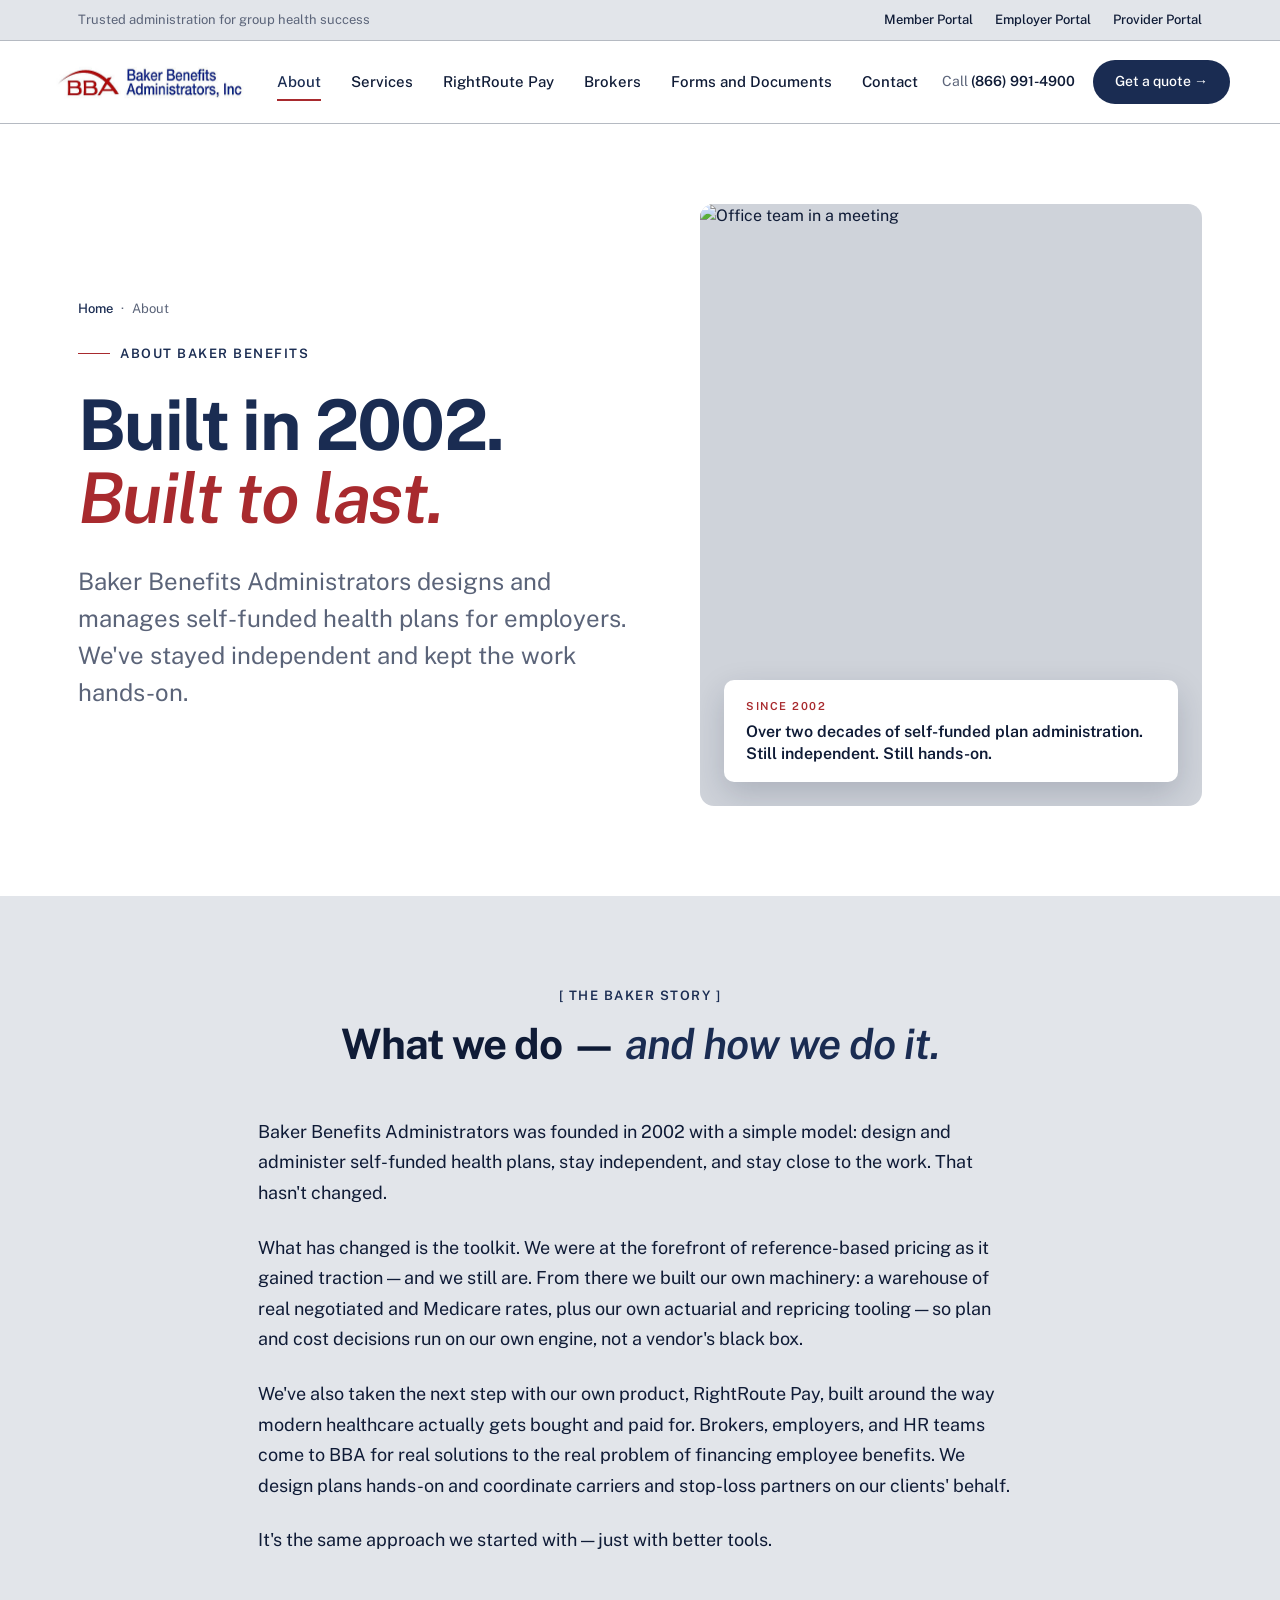
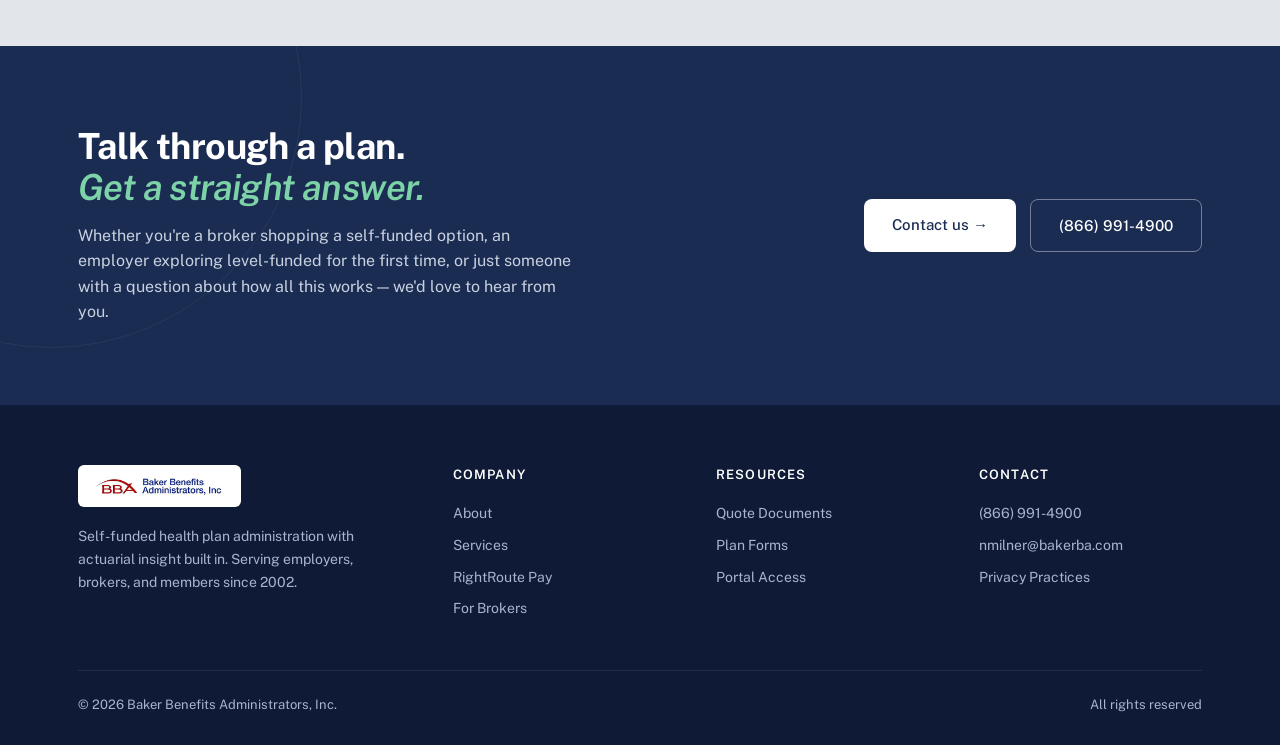
==== about/index.html @ 515b135e "Preview build of bakerba.com (throwaway)" ====
<!DOCTYPE html><html lang="en"> <head><meta charset="UTF-8"><meta name="viewport" content="width=device-width, initial-scale=1"><title>About — Baker Benefits Administrators</title><meta name="description" content="Self-funded health plan administration with actuarial insight built in."><link rel="canonical" href="https://www.bakerba.com/about/"><link rel="icon" type="image/svg+xml" href="/favicon.svg"><meta property="og:type" content="website"><meta property="og:site_name" content="Baker Benefits Administrators"><meta property="og:title" content="About — Baker Benefits Administrators"><meta property="og:description" content="Self-funded health plan administration with actuarial insight built in."><meta property="og:url" content="https://www.bakerba.com/about/"><meta property="og:image" content="https://www.bakerba.com/bba-logo.jpg"><meta name="twitter:card" content="summary"><meta name="twitter:title" content="About — Baker Benefits Administrators"><meta name="twitter:description" content="Self-funded health plan administration with actuarial insight built in."><meta name="twitter:image" content="https://www.bakerba.com/bba-logo.jpg"><link rel="preconnect" href="https://fonts.googleapis.com"><link rel="preconnect" href="https://fonts.gstatic.com" crossorigin><link href="https://fonts.googleapis.com/css2?family=Public+Sans:wght@400;500;600;700&display=swap" rel="stylesheet"><style>:root{--navy:#1A2C52;--navy-deep:#0F1B36;--navy-soft:#3B4F7C;--navy-tint:#E8ECF4;--red:#A82A2E;--green:#1F7A4A;--green-deep:#155434;--green-soft:#E8F2EC;--green-light:#7DD2A8;--paper:#FFFFFF;--gray-50:#E2E5EA;--gray-100:#CFD3DA;--line:#B5BAC2;--line-strong:#CDD4DF;--ink:#0F1B36;--ink-soft:#5B6479;--ink-muted:#8593AE;--radius:14px}*{box-sizing:border-box;margin:0;padding:0}html{scroll-behavior:smooth}body{font-family:Public Sans,Helvetica Neue,Arial,sans-serif;background:var(--paper);color:var(--ink);line-height:1.55;-webkit-font-smoothing:antialiased}.container{max-width:1180px;margin:0 auto;padding:0 28px}a{color:inherit;text-decoration:none}img{display:block;max-width:100%}.util{position:sticky;top:0;z-index:51;background:var(--gray-50);color:var(--ink-soft);font-size:13px;padding:10px 0;border-bottom:1px solid var(--line)}.util-row{display:flex;justify-content:space-between;align-items:center;flex-wrap:wrap;gap:8px}.util-portals{display:flex;gap:22px}.util-portals a{color:var(--ink);font-weight:500}.util-portals a:hover{color:var(--navy)}header.site{background:var(--paper);border-bottom:1px solid var(--line);position:sticky;top:41px;z-index:50}.nav{display:flex;align-items:center;justify-content:space-between;padding:18px 0;gap:24px}.brand{display:flex;align-items:center;gap:12px}.brand img{height:46px;width:auto;mix-blend-mode:multiply}nav.primary{display:flex;gap:30px}nav.primary a{font-size:15px;color:var(--ink);font-weight:500;white-space:nowrap;padding:6px 0;border-bottom:2px solid transparent;transition:border-color .2s,color .2s}nav.primary a:hover{color:var(--navy);border-bottom-color:var(--red)}nav.primary a.active{color:var(--navy);border-bottom-color:var(--red)}.header-right{display:flex;align-items:center;gap:18px}.call-us{font-size:14px;color:var(--ink-soft);white-space:nowrap}.call-us strong{color:var(--ink);font-weight:600}.cta-pill{background:var(--navy);color:#fff;padding:11px 22px;border-radius:999px;font-size:14px;font-weight:500;transition:background .2s;white-space:nowrap}.cta-pill:hover{background:var(--navy-deep)}.nav-toggle{display:none;background:none;border:0;cursor:pointer;padding:10px;margin-left:6px}.nav-toggle span{display:block;width:22px;height:2px;background:var(--ink);margin:4px 0;border-radius:2px;transition:.2s}footer{background:var(--navy-deep);color:#a8b5cc;padding:60px 0 30px}.ft-grid{display:grid;grid-template-columns:1.5fr 1fr 1fr 1fr;gap:40px;margin-bottom:40px}.ft-brand{margin-bottom:18px}.ft-brand img{height:42px;background:#fff;padding:8px 12px;border-radius:6px}footer p{font-size:14px;line-height:1.65;max-width:34ch}footer h4{color:#fff;font-size:13px;font-weight:600;text-transform:uppercase;letter-spacing:1.2px;margin-bottom:18px}footer a{display:block;font-size:14px;color:#a8b5cc;margin-bottom:10px;transition:color .2s}footer a:hover{color:#fff}.ft-bot{display:flex;justify-content:space-between;padding-top:24px;border-top:1px solid rgba(255,255,255,.08);font-size:13px}@media(max-width:900px){.util-portals{display:none}.ft-grid{grid-template-columns:1fr 1fr;gap:30px}.call-us{display:none}.nav-toggle{display:block}header.site{position:relative}nav.primary{display:none;position:absolute;top:100%;left:0;right:0;flex-direction:column;gap:0;background:#fff;border-top:1px solid var(--line);box-shadow:0 12px 24px #0f1b361a;padding:6px 0;z-index:60}header.site.nav-open nav.primary{display:flex}nav.primary a{padding:14px 22px;border-bottom:0!important}nav.primary a.active,nav.primary a:hover{background:var(--paper);border-bottom:0!important}}
</style>
<link rel="stylesheet" href="/_astro/about.B-OkZo0P.css"></head> <body> <!-- ============ UTILITY BAR ============ --> <div class="util"> <div class="container util-row"> <div>Trusted administration for group health success</div> <div class="util-portals"> <a href="https://secure.healthx.com/bakerbenefits.member" target="_blank" rel="noopener noreferrer">Member Portal</a> <a href="https://secure.healthx.com/bakerbenefits.employer" target="_blank" rel="noopener noreferrer">Employer Portal</a> <a href="https://secure.healthx.com/bakerbenefits.provider" target="_blank" rel="noopener noreferrer">Provider Portal</a> </div> </div> </div> <!-- ============ HEADER ============ --> <header class="site"> <div class="container nav"> <a href="/" class="brand"> <img src="/bba-logo.jpg" alt="Baker Benefits Administrators"> </a> <nav class="primary" id="primary-nav"> <a href="#" class="active">About</a><a href="/services">Services</a><a href="/rightroute">RightRoute Pay</a><a href="/brokers">Brokers</a><a href="/forms">Forms and Documents</a><a href="/contact">Contact</a> </nav> <div class="header-right"> <span class="call-us">Call <strong>(866) 991-4900</strong></span> <a href="/quote" class="cta-pill">Get a quote →</a> </div> <button class="nav-toggle" aria-label="Open menu" aria-expanded="false" aria-controls="primary-nav"> <span></span><span></span><span></span> </button> </div> </header>   <section class="hero" data-astro-cid-kh7btl4r> <div class="container hero-grid" data-astro-cid-kh7btl4r> <div data-astro-cid-kh7btl4r> <div class="breadcrumb" data-astro-cid-kh7btl4r> <a href="/" data-astro-cid-kh7btl4r>Home</a> <span data-astro-cid-kh7btl4r>·</span> <span data-astro-cid-kh7btl4r>About</span> </div> <div class="eyebrow" data-astro-cid-kh7btl4r><span class="dash" data-astro-cid-kh7btl4r></span>About Baker Benefits</div> <h1 class="headline" data-astro-cid-kh7btl4r> <span style="color:var(--navy)" data-astro-cid-kh7btl4r>Built in 2002.</span><br data-astro-cid-kh7btl4r> <em style="color:var(--red);font-style:italic;font-weight:600" data-astro-cid-kh7btl4r>Built to last.</em> </h1> <p class="lede" data-astro-cid-kh7btl4r>
Baker Benefits Administrators designs and manages self-funded health plans for employers. We've stayed independent and kept the work hands-on.
</p> </div> <div class="hero-media" data-astro-cid-kh7btl4r> <img src="https://images.unsplash.com/photo-1542744173-8e7e53415bb0?w=900&q=80" alt="Office team in a meeting" data-astro-cid-kh7btl4r> <div class="hero-badge" data-astro-cid-kh7btl4r> <div class="label" data-astro-cid-kh7btl4r>Since 2002</div> <h4 data-astro-cid-kh7btl4r>Over two decades of self-funded plan administration. Still independent. Still hands-on.</h4> </div> </div> </div> </section>  <section class="story" data-astro-cid-kh7btl4r> <div class="narrow" data-astro-cid-kh7btl4r> <div class="story-label" data-astro-cid-kh7btl4r>[ The Baker story ]</div> <h2 data-astro-cid-kh7btl4r>What we do — <em data-astro-cid-kh7btl4r>and how we do it.</em></h2> <p data-astro-cid-kh7btl4r>Baker Benefits Administrators was founded in 2002 with a simple model: design and administer self-funded health plans, stay independent, and stay close to the work. That hasn't changed.</p> <p data-astro-cid-kh7btl4r>What has changed is the toolkit. We were at the forefront of reference-based pricing as it gained traction — and we still are. From there we built our own machinery: a warehouse of real negotiated and Medicare rates, plus our own actuarial and repricing tooling — so plan and cost decisions run on our own engine, not a vendor's black box.</p> <p data-astro-cid-kh7btl4r>We've also taken the next step with our own product, RightRoute Pay, built around the way modern healthcare actually gets bought and paid for. Brokers, employers, and HR teams come to BBA for real solutions to the real problem of financing employee benefits. We design plans hands-on and coordinate carriers and stop-loss partners on our clients' behalf.</p> <p data-astro-cid-kh7btl4r>It's the same approach we started with — just with better tools.</p> </div> </section>  <section class="cta" id="contact" data-astro-cid-kh7btl4r> <div class="container cta-grid" data-astro-cid-kh7btl4r> <div data-astro-cid-kh7btl4r> <h2 data-astro-cid-kh7btl4r>Talk through a plan.<br data-astro-cid-kh7btl4r><em data-astro-cid-kh7btl4r>Get a straight answer.</em></h2> <p data-astro-cid-kh7btl4r>Whether you're a broker shopping a self-funded option, an employer exploring level-funded for the first time, or just someone with a question about how all this works — we'd love to hear from you.</p> </div> <div class="cta-actions" data-astro-cid-kh7btl4r> <a href="/contact" class="btn-light" data-astro-cid-kh7btl4r>Contact us →</a> <a href="tel:8669914900" class="btn-outline-light" data-astro-cid-kh7btl4r>(866) 991-4900</a> </div> </div> </section>  <!-- ============ FOOTER ============ --> <footer> <div class="container"> <div class="ft-grid"> <div> <div class="ft-brand"> <img src="/bba-logo.jpg" alt="BBA"> </div> <p>Self-funded health plan administration with actuarial insight built in. Serving employers, brokers, and members since 2002.</p> </div> <div> <h4>Company</h4> <a href="#">About</a><a href="/services">Services</a><a href="/rightroute">RightRoute Pay</a><a href="/brokers">For Brokers</a> </div><div> <h4>Resources</h4> <a href="/forms#quote-docs">Quote Documents</a><a href="/forms#plan-forms">Plan Forms</a><a href="/forms#portals">Portal Access</a> </div><div> <h4>Contact</h4> <a href="tel:8669914900">(866) 991-4900</a><a href="mailto:nmilner@bakerba.com">nmilner@bakerba.com</a><a href="/privacy">Privacy Practices</a> </div> </div> <div class="ft-bot"> <div>© 2026 Baker Benefits Administrators, Inc.</div> <div>All rights reserved</div> </div> </div> </footer> <script>
  (function () {
    var btn = document.querySelector('.nav-toggle');
    var hdr = document.querySelector('header.site');
    if (!btn || !hdr) return;
    btn.addEventListener('click', function () {
      var open = hdr.classList.toggle('nav-open');
      btn.setAttribute('aria-expanded', open ? 'true' : 'false');
      btn.setAttribute('aria-label', open ? 'Close menu' : 'Open menu');
    });
    hdr.querySelectorAll('nav.primary a').forEach(function (a) {
      a.addEventListener('click', function () {
        hdr.classList.remove('nav-open');
        btn.setAttribute('aria-expanded', 'false');
      });
    });
  })();
</script> </body> </html>
---- _astro/about.B-OkZo0P.css ----
.narrow[data-astro-cid-kh7btl4r]{max-width:820px;margin:0 auto;padding:0 28px}.hero[data-astro-cid-kh7btl4r]{background:var(--paper);padding:80px 0 90px;overflow:hidden}.hero-grid[data-astro-cid-kh7btl4r]{display:grid;grid-template-columns:1.1fr 1fr;gap:70px;align-items:center}.breadcrumb[data-astro-cid-kh7btl4r]{font-size:13px;color:var(--ink-soft);margin-bottom:18px;display:flex;align-items:center;gap:8px}.breadcrumb[data-astro-cid-kh7btl4r] a[data-astro-cid-kh7btl4r]{color:var(--navy);font-weight:500}.breadcrumb[data-astro-cid-kh7btl4r] a[data-astro-cid-kh7btl4r]:hover{color:var(--red)}.eyebrow[data-astro-cid-kh7btl4r]{display:inline-flex;align-items:center;gap:10px;font-size:13px;letter-spacing:1.5px;text-transform:uppercase;color:var(--navy);font-weight:600;margin-bottom:24px}.eyebrow[data-astro-cid-kh7btl4r] .dash[data-astro-cid-kh7btl4r]{width:32px;height:1px;background:var(--red)}h1[data-astro-cid-kh7btl4r].headline{font-size:70px;line-height:1.05;font-weight:700;color:var(--ink);letter-spacing:-1.6px;margin-bottom:28px}h1[data-astro-cid-kh7btl4r].headline em[data-astro-cid-kh7btl4r]{font-style:italic;color:var(--navy);font-weight:600}.lede[data-astro-cid-kh7btl4r]{font-size:24px;color:var(--ink-soft);max-width:54ch;line-height:1.55}.hero-media[data-astro-cid-kh7btl4r]{position:relative;border-radius:var(--radius);overflow:hidden;aspect-ratio:5/6;background:var(--gray-100)}.hero-media[data-astro-cid-kh7btl4r] img[data-astro-cid-kh7btl4r]{width:100%;height:100%;object-fit:cover}.hero-badge[data-astro-cid-kh7btl4r]{position:absolute;bottom:24px;left:24px;right:24px;background:var(--paper);border-radius:10px;padding:18px 22px;box-shadow:0 12px 32px #0f1b362e}.hero-badge[data-astro-cid-kh7btl4r] .label[data-astro-cid-kh7btl4r]{font-size:11px;letter-spacing:1.5px;text-transform:uppercase;color:var(--red);font-weight:600;margin-bottom:6px}.hero-badge[data-astro-cid-kh7btl4r] h4[data-astro-cid-kh7btl4r]{font-size:16px;font-weight:600;color:var(--ink);line-height:1.35}.story[data-astro-cid-kh7btl4r]{padding:90px 0;background:var(--gray-50)}.story-label[data-astro-cid-kh7btl4r]{font-size:13px;letter-spacing:1.5px;text-transform:uppercase;color:var(--navy);font-weight:600;margin-bottom:14px;text-align:center}.story[data-astro-cid-kh7btl4r] h2[data-astro-cid-kh7btl4r]{font-size:42px;font-weight:700;color:var(--ink);letter-spacing:-1px;line-height:1.1;text-align:center;margin-bottom:50px}.story[data-astro-cid-kh7btl4r] h2[data-astro-cid-kh7btl4r] em[data-astro-cid-kh7btl4r]{font-style:italic;color:var(--navy);font-weight:600}.story[data-astro-cid-kh7btl4r] p[data-astro-cid-kh7btl4r]{font-size:18px;color:var(--ink);line-height:1.7;margin-bottom:24px}.story[data-astro-cid-kh7btl4r] p[data-astro-cid-kh7btl4r]:last-child{margin-bottom:0}.story-pull[data-astro-cid-kh7btl4r]{border-left:3px solid var(--red);padding:8px 0 8px 24px;margin:36px 0;font-style:italic;font-size:22px;color:var(--navy);font-weight:500;line-height:1.4;letter-spacing:-.3px}.approach[data-astro-cid-kh7btl4r]{padding:100px 0;background:var(--paper)}.sec-head[data-astro-cid-kh7btl4r]{margin-bottom:52px;max-width:680px}.sec-head[data-astro-cid-kh7btl4r] .label[data-astro-cid-kh7btl4r]{font-size:13px;letter-spacing:1.5px;text-transform:uppercase;color:var(--navy);font-weight:600;margin-bottom:14px}.sec-head[data-astro-cid-kh7btl4r] h2[data-astro-cid-kh7btl4r]{font-size:42px;font-weight:700;color:var(--ink);letter-spacing:-1px;line-height:1.1}.sec-head[data-astro-cid-kh7btl4r] h2[data-astro-cid-kh7btl4r] em[data-astro-cid-kh7btl4r]{font-style:italic;color:var(--navy);font-weight:600}.approach-grid[data-astro-cid-kh7btl4r]{display:grid;grid-template-columns:repeat(3,1fr);gap:36px}.approach-item[data-astro-cid-kh7btl4r]{padding-top:24px;border-top:1px solid var(--line)}.approach-item[data-astro-cid-kh7btl4r] .num[data-astro-cid-kh7btl4r]{font-size:13px;font-weight:600;color:var(--red);letter-spacing:1px;margin-bottom:14px}.approach-item[data-astro-cid-kh7btl4r] h3[data-astro-cid-kh7btl4r]{font-size:22px;font-weight:600;color:var(--ink);margin-bottom:12px;letter-spacing:-.3px}.approach-item[data-astro-cid-kh7btl4r] p[data-astro-cid-kh7btl4r]{font-size:15.5px;color:var(--ink-soft);line-height:1.65}.team[data-astro-cid-kh7btl4r]{padding:100px 0;background:var(--gray-50)}.principal[data-astro-cid-kh7btl4r]{background:var(--paper);border:1px solid var(--line);border-radius:var(--radius);overflow:hidden;margin-bottom:24px}.principal-grid[data-astro-cid-kh7btl4r]{display:grid;grid-template-columns:1fr 1.4fr;align-items:stretch}.principal-grid[data-astro-cid-kh7btl4r].reverse{grid-template-columns:1.4fr 1fr}.principal-photo[data-astro-cid-kh7btl4r]{background:var(--gray-100);position:relative;min-height:380px;display:flex;align-items:center;justify-content:center}.principal-photo[data-astro-cid-kh7btl4r] .ph[data-astro-cid-kh7btl4r]{font-size:96px;font-weight:700;color:var(--navy);letter-spacing:-2px}.principal-photo[data-astro-cid-kh7btl4r] .ph-tag[data-astro-cid-kh7btl4r]{position:absolute;bottom:18px;left:18px;background:var(--paper);padding:6px 12px;border-radius:6px;font-size:11px;color:var(--ink-soft);letter-spacing:1px;text-transform:uppercase;font-weight:600}.principal-body[data-astro-cid-kh7btl4r]{padding:48px 50px;display:flex;flex-direction:column;justify-content:center}.principal-body[data-astro-cid-kh7btl4r] .role[data-astro-cid-kh7btl4r]{font-size:13px;letter-spacing:1.5px;text-transform:uppercase;color:var(--red);font-weight:600;margin-bottom:14px}.principal-body[data-astro-cid-kh7btl4r] h3[data-astro-cid-kh7btl4r]{font-size:32px;font-weight:700;color:var(--ink);letter-spacing:-.6px;margin-bottom:18px;line-height:1.15}.principal-body[data-astro-cid-kh7btl4r] p[data-astro-cid-kh7btl4r]{font-size:16px;color:var(--ink-soft);line-height:1.65;margin-bottom:18px}.principal-body[data-astro-cid-kh7btl4r] p[data-astro-cid-kh7btl4r]:last-child{margin-bottom:0}.principal-body[data-astro-cid-kh7btl4r] .placeholder-note[data-astro-cid-kh7btl4r]{margin-top:8px;padding:10px 14px;background:var(--navy-tint);border-radius:8px;font-size:12px;color:var(--navy);font-weight:500;display:inline-block}.principal-meta[data-astro-cid-kh7btl4r]{display:flex;gap:24px;flex-wrap:wrap;margin-top:24px;padding-top:24px;border-top:1px solid var(--line)}.principal-meta[data-astro-cid-kh7btl4r] .meta-item[data-astro-cid-kh7btl4r]{font-size:14px;color:var(--ink-soft)}.principal-meta[data-astro-cid-kh7btl4r] .meta-item[data-astro-cid-kh7btl4r] strong[data-astro-cid-kh7btl4r]{color:var(--ink);font-weight:600}.principal-meta[data-astro-cid-kh7btl4r] a[data-astro-cid-kh7btl4r]{color:var(--navy);font-weight:500}.principal-meta[data-astro-cid-kh7btl4r] a[data-astro-cid-kh7btl4r]:hover{color:var(--red)}.cta[data-astro-cid-kh7btl4r]{background:var(--navy);color:#fff;padding:80px 0;position:relative;overflow:hidden}.cta[data-astro-cid-kh7btl4r]:before{content:"";position:absolute;top:-200px;left:-200px;width:500px;height:500px;border:1px solid rgba(255,255,255,.06);border-radius:50%}.cta-grid[data-astro-cid-kh7btl4r]{display:grid;grid-template-columns:1.3fr auto;gap:40px;align-items:center;position:relative;z-index:1}.cta[data-astro-cid-kh7btl4r] h2[data-astro-cid-kh7btl4r]{font-size:36px;font-weight:700;line-height:1.15;letter-spacing:-.6px;margin-bottom:14px}.cta[data-astro-cid-kh7btl4r] h2[data-astro-cid-kh7btl4r] em[data-astro-cid-kh7btl4r]{font-style:italic;color:#7dd2a8;font-weight:600}.cta[data-astro-cid-kh7btl4r] p[data-astro-cid-kh7btl4r]{font-size:16px;color:#c9d1e0;max-width:50ch;line-height:1.6}.cta-actions[data-astro-cid-kh7btl4r]{display:flex;gap:14px;flex-wrap:wrap}.btn-light[data-astro-cid-kh7btl4r]{background:#fff;color:var(--navy);padding:14px 28px;border-radius:8px;font-size:15px;font-weight:500;transition:transform .2s}.btn-light[data-astro-cid-kh7btl4r]:hover{transform:translate(3px)}.btn-outline-light[data-astro-cid-kh7btl4r]{background:transparent;color:#fff;padding:14px 28px;border-radius:8px;font-size:15px;font-weight:500;border:1px solid rgba(255,255,255,.4);transition:background .2s,border-color .2s}.btn-outline-light[data-astro-cid-kh7btl4r]:hover{background:#ffffff1a;border-color:#fff}@media(max-width:900px){.hero-grid[data-astro-cid-kh7btl4r],.cta-grid[data-astro-cid-kh7btl4r]{grid-template-columns:1fr;gap:40px}.approach-grid[data-astro-cid-kh7btl4r]{grid-template-columns:1fr;gap:24px}.principal-grid[data-astro-cid-kh7btl4r],.principal-grid[data-astro-cid-kh7btl4r].reverse{grid-template-columns:1fr}.principal-photo[data-astro-cid-kh7btl4r]{min-height:280px;aspect-ratio:5/4}.principal-body[data-astro-cid-kh7btl4r]{padding:32px 28px}.principal-body[data-astro-cid-kh7btl4r] h3[data-astro-cid-kh7btl4r]{font-size:26px}h1[data-astro-cid-kh7btl4r].headline{font-size:38px}.sec-head[data-astro-cid-kh7btl4r] h2[data-astro-cid-kh7btl4r],.story[data-astro-cid-kh7btl4r] h2[data-astro-cid-kh7btl4r],.cta[data-astro-cid-kh7btl4r] h2[data-astro-cid-kh7btl4r]{font-size:30px}.story[data-astro-cid-kh7btl4r] p[data-astro-cid-kh7btl4r]{font-size:16px}.story-pull[data-astro-cid-kh7btl4r]{font-size:18px}}
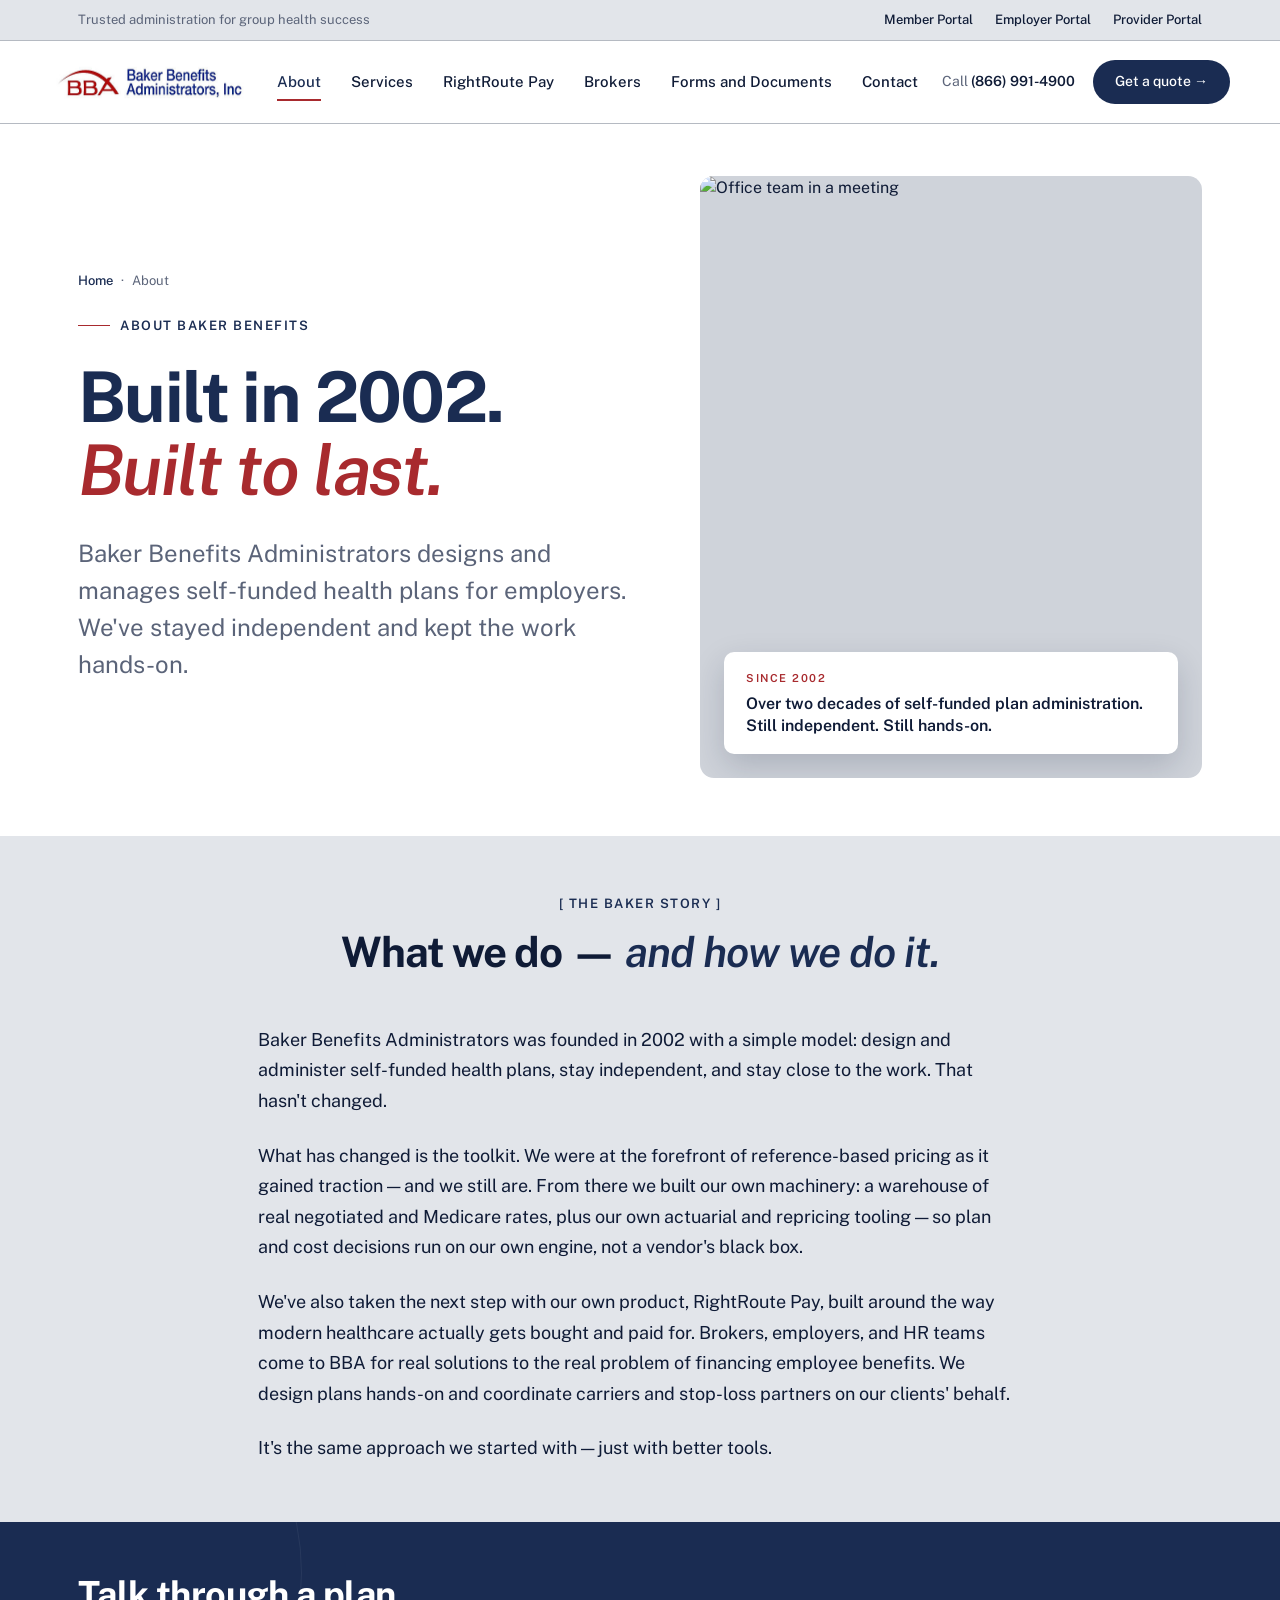
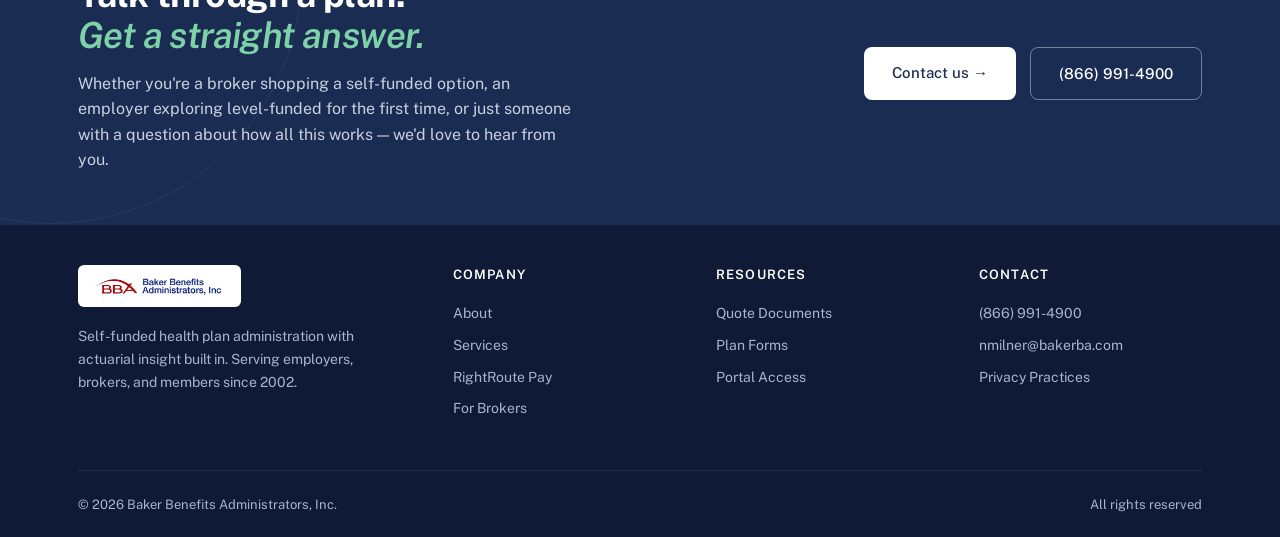
==== commit cdfbb255: "Refresh preview — compacted spacing" ====
--- a/about/index.html
+++ b/about/index.html
@@ -1,6 +1,6 @@
-<!DOCTYPE html><html lang="en"> <head><meta charset="UTF-8"><meta name="viewport" content="width=device-width, initial-scale=1"><title>About — Baker Benefits Administrators</title><meta name="description" content="Self-funded health plan administration with actuarial insight built in."><link rel="canonical" href="https://www.bakerba.com/about/"><link rel="icon" type="image/svg+xml" href="/favicon.svg"><meta property="og:type" content="website"><meta property="og:site_name" content="Baker Benefits Administrators"><meta property="og:title" content="About — Baker Benefits Administrators"><meta property="og:description" content="Self-funded health plan administration with actuarial insight built in."><meta property="og:url" content="https://www.bakerba.com/about/"><meta property="og:image" content="https://www.bakerba.com/bba-logo.jpg"><meta name="twitter:card" content="summary"><meta name="twitter:title" content="About — Baker Benefits Administrators"><meta name="twitter:description" content="Self-funded health plan administration with actuarial insight built in."><meta name="twitter:image" content="https://www.bakerba.com/bba-logo.jpg"><link rel="preconnect" href="https://fonts.googleapis.com"><link rel="preconnect" href="https://fonts.gstatic.com" crossorigin><link href="https://fonts.googleapis.com/css2?family=Public+Sans:wght@400;500;600;700&display=swap" rel="stylesheet"><style>:root{--navy:#1A2C52;--navy-deep:#0F1B36;--navy-soft:#3B4F7C;--navy-tint:#E8ECF4;--red:#A82A2E;--green:#1F7A4A;--green-deep:#155434;--green-soft:#E8F2EC;--green-light:#7DD2A8;--paper:#FFFFFF;--gray-50:#E2E5EA;--gray-100:#CFD3DA;--line:#B5BAC2;--line-strong:#CDD4DF;--ink:#0F1B36;--ink-soft:#5B6479;--ink-muted:#8593AE;--radius:14px}*{box-sizing:border-box;margin:0;padding:0}html{scroll-behavior:smooth}body{font-family:Public Sans,Helvetica Neue,Arial,sans-serif;background:var(--paper);color:var(--ink);line-height:1.55;-webkit-font-smoothing:antialiased}.container{max-width:1180px;margin:0 auto;padding:0 28px}a{color:inherit;text-decoration:none}img{display:block;max-width:100%}.util{position:sticky;top:0;z-index:51;background:var(--gray-50);color:var(--ink-soft);font-size:13px;padding:10px 0;border-bottom:1px solid var(--line)}.util-row{display:flex;justify-content:space-between;align-items:center;flex-wrap:wrap;gap:8px}.util-portals{display:flex;gap:22px}.util-portals a{color:var(--ink);font-weight:500}.util-portals a:hover{color:var(--navy)}header.site{background:var(--paper);border-bottom:1px solid var(--line);position:sticky;top:41px;z-index:50}.nav{display:flex;align-items:center;justify-content:space-between;padding:18px 0;gap:24px}.brand{display:flex;align-items:center;gap:12px}.brand img{height:46px;width:auto;mix-blend-mode:multiply}nav.primary{display:flex;gap:30px}nav.primary a{font-size:15px;color:var(--ink);font-weight:500;white-space:nowrap;padding:6px 0;border-bottom:2px solid transparent;transition:border-color .2s,color .2s}nav.primary a:hover{color:var(--navy);border-bottom-color:var(--red)}nav.primary a.active{color:var(--navy);border-bottom-color:var(--red)}.header-right{display:flex;align-items:center;gap:18px}.call-us{font-size:14px;color:var(--ink-soft);white-space:nowrap}.call-us strong{color:var(--ink);font-weight:600}.cta-pill{background:var(--navy);color:#fff;padding:11px 22px;border-radius:999px;font-size:14px;font-weight:500;transition:background .2s;white-space:nowrap}.cta-pill:hover{background:var(--navy-deep)}.nav-toggle{display:none;background:none;border:0;cursor:pointer;padding:10px;margin-left:6px}.nav-toggle span{display:block;width:22px;height:2px;background:var(--ink);margin:4px 0;border-radius:2px;transition:.2s}footer{background:var(--navy-deep);color:#a8b5cc;padding:60px 0 30px}.ft-grid{display:grid;grid-template-columns:1.5fr 1fr 1fr 1fr;gap:40px;margin-bottom:40px}.ft-brand{margin-bottom:18px}.ft-brand img{height:42px;background:#fff;padding:8px 12px;border-radius:6px}footer p{font-size:14px;line-height:1.65;max-width:34ch}footer h4{color:#fff;font-size:13px;font-weight:600;text-transform:uppercase;letter-spacing:1.2px;margin-bottom:18px}footer a{display:block;font-size:14px;color:#a8b5cc;margin-bottom:10px;transition:color .2s}footer a:hover{color:#fff}.ft-bot{display:flex;justify-content:space-between;padding-top:24px;border-top:1px solid rgba(255,255,255,.08);font-size:13px}@media(max-width:900px){.util-portals{display:none}.ft-grid{grid-template-columns:1fr 1fr;gap:30px}.call-us{display:none}.nav-toggle{display:block}header.site{position:relative}nav.primary{display:none;position:absolute;top:100%;left:0;right:0;flex-direction:column;gap:0;background:#fff;border-top:1px solid var(--line);box-shadow:0 12px 24px #0f1b361a;padding:6px 0;z-index:60}header.site.nav-open nav.primary{display:flex}nav.primary a{padding:14px 22px;border-bottom:0!important}nav.primary a.active,nav.primary a:hover{background:var(--paper);border-bottom:0!important}}
+<!DOCTYPE html><html lang="en"> <head><meta charset="UTF-8"><meta name="viewport" content="width=device-width, initial-scale=1"><title>About — Baker Benefits Administrators</title><meta name="description" content="Self-funded health plan administration with actuarial insight built in."><link rel="canonical" href="https://www.bakerba.com/about/"><link rel="icon" type="image/svg+xml" href="/favicon.svg"><meta property="og:type" content="website"><meta property="og:site_name" content="Baker Benefits Administrators"><meta property="og:title" content="About — Baker Benefits Administrators"><meta property="og:description" content="Self-funded health plan administration with actuarial insight built in."><meta property="og:url" content="https://www.bakerba.com/about/"><meta property="og:image" content="https://www.bakerba.com/bba-logo.jpg"><meta name="twitter:card" content="summary"><meta name="twitter:title" content="About — Baker Benefits Administrators"><meta name="twitter:description" content="Self-funded health plan administration with actuarial insight built in."><meta name="twitter:image" content="https://www.bakerba.com/bba-logo.jpg"><link rel="preconnect" href="https://fonts.googleapis.com"><link rel="preconnect" href="https://fonts.gstatic.com" crossorigin><link href="https://fonts.googleapis.com/css2?family=Public+Sans:wght@400;500;600;700&display=swap" rel="stylesheet"><style>:root{--navy:#1A2C52;--navy-deep:#0F1B36;--navy-soft:#3B4F7C;--navy-tint:#E8ECF4;--red:#A82A2E;--green:#1F7A4A;--green-deep:#155434;--green-soft:#E8F2EC;--green-light:#7DD2A8;--paper:#FFFFFF;--gray-50:#E2E5EA;--gray-100:#CFD3DA;--line:#B5BAC2;--line-strong:#CDD4DF;--ink:#0F1B36;--ink-soft:#5B6479;--ink-muted:#8593AE;--radius:14px}*{box-sizing:border-box;margin:0;padding:0}html{scroll-behavior:smooth}body{font-family:Public Sans,Helvetica Neue,Arial,sans-serif;background:var(--paper);color:var(--ink);line-height:1.55;-webkit-font-smoothing:antialiased}.container{max-width:1180px;margin:0 auto;padding:0 28px}a{color:inherit;text-decoration:none}img{display:block;max-width:100%}.util{position:sticky;top:0;z-index:51;background:var(--gray-50);color:var(--ink-soft);font-size:13px;padding:10px 0;border-bottom:1px solid var(--line)}.util-row{display:flex;justify-content:space-between;align-items:center;flex-wrap:wrap;gap:8px}.util-portals{display:flex;gap:22px}.util-portals a{color:var(--ink);font-weight:500}.util-portals a:hover{color:var(--navy)}header.site{background:var(--paper);border-bottom:1px solid var(--line);position:sticky;top:41px;z-index:50}.nav{display:flex;align-items:center;justify-content:space-between;padding:18px 0;gap:24px}.brand{display:flex;align-items:center;gap:12px}.brand img{height:46px;width:auto;mix-blend-mode:multiply}nav.primary{display:flex;gap:30px}nav.primary a{font-size:15px;color:var(--ink);font-weight:500;white-space:nowrap;padding:6px 0;border-bottom:2px solid transparent;transition:border-color .2s,color .2s}nav.primary a:hover{color:var(--navy);border-bottom-color:var(--red)}nav.primary a.active{color:var(--navy);border-bottom-color:var(--red)}.header-right{display:flex;align-items:center;gap:18px}.call-us{font-size:14px;color:var(--ink-soft);white-space:nowrap}.call-us strong{color:var(--ink);font-weight:600}.cta-pill{background:var(--navy);color:#fff;padding:11px 22px;border-radius:999px;font-size:14px;font-weight:500;transition:background .2s;white-space:nowrap}.cta-pill:hover{background:var(--navy-deep)}.nav-toggle{display:none;background:none;border:0;cursor:pointer;padding:10px;margin-left:6px}.nav-toggle span{display:block;width:22px;height:2px;background:var(--ink);margin:4px 0;border-radius:2px;transition:.2s}footer{background:var(--navy-deep);color:#a8b5cc;padding:40px 0 22px}.ft-grid{display:grid;grid-template-columns:1.5fr 1fr 1fr 1fr;gap:40px;margin-bottom:40px}.ft-brand{margin-bottom:18px}.ft-brand img{height:42px;background:#fff;padding:8px 12px;border-radius:6px}footer p{font-size:14px;line-height:1.65;max-width:34ch}footer h4{color:#fff;font-size:13px;font-weight:600;text-transform:uppercase;letter-spacing:1.2px;margin-bottom:18px}footer a{display:block;font-size:14px;color:#a8b5cc;margin-bottom:10px;transition:color .2s}footer a:hover{color:#fff}.ft-bot{display:flex;justify-content:space-between;padding-top:24px;border-top:1px solid rgba(255,255,255,.08);font-size:13px}@media(max-width:900px){.util-portals{display:none}.ft-grid{grid-template-columns:1fr 1fr;gap:30px}.call-us{display:none}.nav-toggle{display:block}header.site{position:relative}nav.primary{display:none;position:absolute;top:100%;left:0;right:0;flex-direction:column;gap:0;background:#fff;border-top:1px solid var(--line);box-shadow:0 12px 24px #0f1b361a;padding:6px 0;z-index:60}header.site.nav-open nav.primary{display:flex}nav.primary a{padding:14px 22px;border-bottom:0!important}nav.primary a.active,nav.primary a:hover{background:var(--paper);border-bottom:0!important}}
 </style>
-<link rel="stylesheet" href="/_astro/about.B-OkZo0P.css"></head> <body> <!-- ============ UTILITY BAR ============ --> <div class="util"> <div class="container util-row"> <div>Trusted administration for group health success</div> <div class="util-portals"> <a href="https://secure.healthx.com/bakerbenefits.member" target="_blank" rel="noopener noreferrer">Member Portal</a> <a href="https://secure.healthx.com/bakerbenefits.employer" target="_blank" rel="noopener noreferrer">Employer Portal</a> <a href="https://secure.healthx.com/bakerbenefits.provider" target="_blank" rel="noopener noreferrer">Provider Portal</a> </div> </div> </div> <!-- ============ HEADER ============ --> <header class="site"> <div class="container nav"> <a href="/" class="brand"> <img src="/bba-logo.jpg" alt="Baker Benefits Administrators"> </a> <nav class="primary" id="primary-nav"> <a href="#" class="active">About</a><a href="/services">Services</a><a href="/rightroute">RightRoute Pay</a><a href="/brokers">Brokers</a><a href="/forms">Forms and Documents</a><a href="/contact">Contact</a> </nav> <div class="header-right"> <span class="call-us">Call <strong>(866) 991-4900</strong></span> <a href="/quote" class="cta-pill">Get a quote →</a> </div> <button class="nav-toggle" aria-label="Open menu" aria-expanded="false" aria-controls="primary-nav"> <span></span><span></span><span></span> </button> </div> </header>   <section class="hero" data-astro-cid-kh7btl4r> <div class="container hero-grid" data-astro-cid-kh7btl4r> <div data-astro-cid-kh7btl4r> <div class="breadcrumb" data-astro-cid-kh7btl4r> <a href="/" data-astro-cid-kh7btl4r>Home</a> <span data-astro-cid-kh7btl4r>·</span> <span data-astro-cid-kh7btl4r>About</span> </div> <div class="eyebrow" data-astro-cid-kh7btl4r><span class="dash" data-astro-cid-kh7btl4r></span>About Baker Benefits</div> <h1 class="headline" data-astro-cid-kh7btl4r> <span style="color:var(--navy)" data-astro-cid-kh7btl4r>Built in 2002.</span><br data-astro-cid-kh7btl4r> <em style="color:var(--red);font-style:italic;font-weight:600" data-astro-cid-kh7btl4r>Built to last.</em> </h1> <p class="lede" data-astro-cid-kh7btl4r>
+<link rel="stylesheet" href="/_astro/about.D5jfEynC.css"></head> <body> <!-- ============ UTILITY BAR ============ --> <div class="util"> <div class="container util-row"> <div>Trusted administration for group health success</div> <div class="util-portals"> <a href="https://secure.healthx.com/bakerbenefits.member" target="_blank" rel="noopener noreferrer">Member Portal</a> <a href="https://secure.healthx.com/bakerbenefits.employer" target="_blank" rel="noopener noreferrer">Employer Portal</a> <a href="https://secure.healthx.com/bakerbenefits.provider" target="_blank" rel="noopener noreferrer">Provider Portal</a> </div> </div> </div> <!-- ============ HEADER ============ --> <header class="site"> <div class="container nav"> <a href="/" class="brand"> <img src="/bba-logo.jpg" alt="Baker Benefits Administrators"> </a> <nav class="primary" id="primary-nav"> <a href="#" class="active">About</a><a href="/services">Services</a><a href="/rightroute">RightRoute Pay</a><a href="/brokers">Brokers</a><a href="/forms">Forms and Documents</a><a href="/contact">Contact</a> </nav> <div class="header-right"> <span class="call-us">Call <strong>(866) 991-4900</strong></span> <a href="/quote" class="cta-pill">Get a quote →</a> </div> <button class="nav-toggle" aria-label="Open menu" aria-expanded="false" aria-controls="primary-nav"> <span></span><span></span><span></span> </button> </div> </header>   <section class="hero" data-astro-cid-kh7btl4r> <div class="container hero-grid" data-astro-cid-kh7btl4r> <div data-astro-cid-kh7btl4r> <div class="breadcrumb" data-astro-cid-kh7btl4r> <a href="/" data-astro-cid-kh7btl4r>Home</a> <span data-astro-cid-kh7btl4r>·</span> <span data-astro-cid-kh7btl4r>About</span> </div> <div class="eyebrow" data-astro-cid-kh7btl4r><span class="dash" data-astro-cid-kh7btl4r></span>About Baker Benefits</div> <h1 class="headline" data-astro-cid-kh7btl4r> <span style="color:var(--navy)" data-astro-cid-kh7btl4r>Built in 2002.</span><br data-astro-cid-kh7btl4r> <em style="color:var(--red);font-style:italic;font-weight:600" data-astro-cid-kh7btl4r>Built to last.</em> </h1> <p class="lede" data-astro-cid-kh7btl4r>
 Baker Benefits Administrators designs and manages self-funded health plans for employers. We've stayed independent and kept the work hands-on.
 </p> </div> <div class="hero-media" data-astro-cid-kh7btl4r> <img src="https://images.unsplash.com/photo-1542744173-8e7e53415bb0?w=900&q=80" alt="Office team in a meeting" data-astro-cid-kh7btl4r> <div class="hero-badge" data-astro-cid-kh7btl4r> <div class="label" data-astro-cid-kh7btl4r>Since 2002</div> <h4 data-astro-cid-kh7btl4r>Over two decades of self-funded plan administration. Still independent. Still hands-on.</h4> </div> </div> </div> </section>  <section class="story" data-astro-cid-kh7btl4r> <div class="narrow" data-astro-cid-kh7btl4r> <div class="story-label" data-astro-cid-kh7btl4r>[ The Baker story ]</div> <h2 data-astro-cid-kh7btl4r>What we do — <em data-astro-cid-kh7btl4r>and how we do it.</em></h2> <p data-astro-cid-kh7btl4r>Baker Benefits Administrators was founded in 2002 with a simple model: design and administer self-funded health plans, stay independent, and stay close to the work. That hasn't changed.</p> <p data-astro-cid-kh7btl4r>What has changed is the toolkit. We were at the forefront of reference-based pricing as it gained traction — and we still are. From there we built our own machinery: a warehouse of real negotiated and Medicare rates, plus our own actuarial and repricing tooling — so plan and cost decisions run on our own engine, not a vendor's black box.</p> <p data-astro-cid-kh7btl4r>We've also taken the next step with our own product, RightRoute Pay, built around the way modern healthcare actually gets bought and paid for. Brokers, employers, and HR teams come to BBA for real solutions to the real problem of financing employee benefits. We design plans hands-on and coordinate carriers and stop-loss partners on our clients' behalf.</p> <p data-astro-cid-kh7btl4r>It's the same approach we started with — just with better tools.</p> </div> </section>  <section class="cta" id="contact" data-astro-cid-kh7btl4r> <div class="container cta-grid" data-astro-cid-kh7btl4r> <div data-astro-cid-kh7btl4r> <h2 data-astro-cid-kh7btl4r>Talk through a plan.<br data-astro-cid-kh7btl4r><em data-astro-cid-kh7btl4r>Get a straight answer.</em></h2> <p data-astro-cid-kh7btl4r>Whether you're a broker shopping a self-funded option, an employer exploring level-funded for the first time, or just someone with a question about how all this works — we'd love to hear from you.</p> </div> <div class="cta-actions" data-astro-cid-kh7btl4r> <a href="/contact" class="btn-light" data-astro-cid-kh7btl4r>Contact us →</a> <a href="tel:8669914900" class="btn-outline-light" data-astro-cid-kh7btl4r>(866) 991-4900</a> </div> </div> </section>  <!-- ============ FOOTER ============ --> <footer> <div class="container"> <div class="ft-grid"> <div> <div class="ft-brand"> <img src="/bba-logo.jpg" alt="BBA"> </div> <p>Self-funded health plan administration with actuarial insight built in. Serving employers, brokers, and members since 2002.</p> </div> <div> <h4>Company</h4> <a href="#">About</a><a href="/services">Services</a><a href="/rightroute">RightRoute Pay</a><a href="/brokers">For Brokers</a> </div><div> <h4>Resources</h4> <a href="/forms#quote-docs">Quote Documents</a><a href="/forms#plan-forms">Plan Forms</a><a href="/forms#portals">Portal Access</a> </div><div> <h4>Contact</h4> <a href="tel:8669914900">(866) 991-4900</a><a href="mailto:nmilner@bakerba.com">nmilner@bakerba.com</a><a href="/privacy">Privacy Practices</a> </div> </div> <div class="ft-bot"> <div>© 2026 Baker Benefits Administrators, Inc.</div> <div>All rights reserved</div> </div> </div> </footer> <script>
   (function () {
--- a/_astro/about.D5jfEynC.css
+++ b/_astro/about.D5jfEynC.css
@@ -0,0 +1 @@
+.narrow[data-astro-cid-kh7btl4r]{max-width:820px;margin:0 auto;padding:0 28px}.hero[data-astro-cid-kh7btl4r]{background:var(--paper);padding:52px 0 58px;overflow:hidden}.hero-grid[data-astro-cid-kh7btl4r]{display:grid;grid-template-columns:1.1fr 1fr;gap:70px;align-items:center}.breadcrumb[data-astro-cid-kh7btl4r]{font-size:13px;color:var(--ink-soft);margin-bottom:18px;display:flex;align-items:center;gap:8px}.breadcrumb[data-astro-cid-kh7btl4r] a[data-astro-cid-kh7btl4r]{color:var(--navy);font-weight:500}.breadcrumb[data-astro-cid-kh7btl4r] a[data-astro-cid-kh7btl4r]:hover{color:var(--red)}.eyebrow[data-astro-cid-kh7btl4r]{display:inline-flex;align-items:center;gap:10px;font-size:13px;letter-spacing:1.5px;text-transform:uppercase;color:var(--navy);font-weight:600;margin-bottom:24px}.eyebrow[data-astro-cid-kh7btl4r] .dash[data-astro-cid-kh7btl4r]{width:32px;height:1px;background:var(--red)}h1[data-astro-cid-kh7btl4r].headline{font-size:70px;line-height:1.05;font-weight:700;color:var(--ink);letter-spacing:-1.6px;margin-bottom:28px}h1[data-astro-cid-kh7btl4r].headline em[data-astro-cid-kh7btl4r]{font-style:italic;color:var(--navy);font-weight:600}.lede[data-astro-cid-kh7btl4r]{font-size:24px;color:var(--ink-soft);max-width:54ch;line-height:1.55}.hero-media[data-astro-cid-kh7btl4r]{position:relative;border-radius:var(--radius);overflow:hidden;aspect-ratio:5/6;background:var(--gray-100)}.hero-media[data-astro-cid-kh7btl4r] img[data-astro-cid-kh7btl4r]{width:100%;height:100%;object-fit:cover}.hero-badge[data-astro-cid-kh7btl4r]{position:absolute;bottom:24px;left:24px;right:24px;background:var(--paper);border-radius:10px;padding:18px 22px;box-shadow:0 12px 32px #0f1b362e}.hero-badge[data-astro-cid-kh7btl4r] .label[data-astro-cid-kh7btl4r]{font-size:11px;letter-spacing:1.5px;text-transform:uppercase;color:var(--red);font-weight:600;margin-bottom:6px}.hero-badge[data-astro-cid-kh7btl4r] h4[data-astro-cid-kh7btl4r]{font-size:16px;font-weight:600;color:var(--ink);line-height:1.35}.story[data-astro-cid-kh7btl4r]{padding:58px 0;background:var(--gray-50)}.story-label[data-astro-cid-kh7btl4r]{font-size:13px;letter-spacing:1.5px;text-transform:uppercase;color:var(--navy);font-weight:600;margin-bottom:14px;text-align:center}.story[data-astro-cid-kh7btl4r] h2[data-astro-cid-kh7btl4r]{font-size:42px;font-weight:700;color:var(--ink);letter-spacing:-1px;line-height:1.1;text-align:center;margin-bottom:50px}.story[data-astro-cid-kh7btl4r] h2[data-astro-cid-kh7btl4r] em[data-astro-cid-kh7btl4r]{font-style:italic;color:var(--navy);font-weight:600}.story[data-astro-cid-kh7btl4r] p[data-astro-cid-kh7btl4r]{font-size:18px;color:var(--ink);line-height:1.7;margin-bottom:24px}.story[data-astro-cid-kh7btl4r] p[data-astro-cid-kh7btl4r]:last-child{margin-bottom:0}.story-pull[data-astro-cid-kh7btl4r]{border-left:3px solid var(--red);padding:8px 0 8px 24px;margin:36px 0;font-style:italic;font-size:22px;color:var(--navy);font-weight:500;line-height:1.4;letter-spacing:-.3px}.approach[data-astro-cid-kh7btl4r]{padding:64px 0;background:var(--paper)}.sec-head[data-astro-cid-kh7btl4r]{margin-bottom:32px;max-width:680px}.sec-head[data-astro-cid-kh7btl4r] .label[data-astro-cid-kh7btl4r]{font-size:13px;letter-spacing:1.5px;text-transform:uppercase;color:var(--navy);font-weight:600;margin-bottom:14px}.sec-head[data-astro-cid-kh7btl4r] h2[data-astro-cid-kh7btl4r]{font-size:42px;font-weight:700;color:var(--ink);letter-spacing:-1px;line-height:1.1}.sec-head[data-astro-cid-kh7btl4r] h2[data-astro-cid-kh7btl4r] em[data-astro-cid-kh7btl4r]{font-style:italic;color:var(--navy);font-weight:600}.approach-grid[data-astro-cid-kh7btl4r]{display:grid;grid-template-columns:repeat(3,1fr);gap:36px}.approach-item[data-astro-cid-kh7btl4r]{padding-top:24px;border-top:1px solid var(--line)}.approach-item[data-astro-cid-kh7btl4r] .num[data-astro-cid-kh7btl4r]{font-size:13px;font-weight:600;color:var(--red);letter-spacing:1px;margin-bottom:14px}.approach-item[data-astro-cid-kh7btl4r] h3[data-astro-cid-kh7btl4r]{font-size:22px;font-weight:600;color:var(--ink);margin-bottom:12px;letter-spacing:-.3px}.approach-item[data-astro-cid-kh7btl4r] p[data-astro-cid-kh7btl4r]{font-size:15.5px;color:var(--ink-soft);line-height:1.65}.team[data-astro-cid-kh7btl4r]{padding:64px 0;background:var(--gray-50)}.principal[data-astro-cid-kh7btl4r]{background:var(--paper);border:1px solid var(--line);border-radius:var(--radius);overflow:hidden;margin-bottom:24px}.principal-grid[data-astro-cid-kh7btl4r]{display:grid;grid-template-columns:1fr 1.4fr;align-items:stretch}.principal-grid[data-astro-cid-kh7btl4r].reverse{grid-template-columns:1.4fr 1fr}.principal-photo[data-astro-cid-kh7btl4r]{background:var(--gray-100);position:relative;min-height:380px;display:flex;align-items:center;justify-content:center}.principal-photo[data-astro-cid-kh7btl4r] .ph[data-astro-cid-kh7btl4r]{font-size:96px;font-weight:700;color:var(--navy);letter-spacing:-2px}.principal-photo[data-astro-cid-kh7btl4r] .ph-tag[data-astro-cid-kh7btl4r]{position:absolute;bottom:18px;left:18px;background:var(--paper);padding:6px 12px;border-radius:6px;font-size:11px;color:var(--ink-soft);letter-spacing:1px;text-transform:uppercase;font-weight:600}.principal-body[data-astro-cid-kh7btl4r]{padding:48px 50px;display:flex;flex-direction:column;justify-content:center}.principal-body[data-astro-cid-kh7btl4r] .role[data-astro-cid-kh7btl4r]{font-size:13px;letter-spacing:1.5px;text-transform:uppercase;color:var(--red);font-weight:600;margin-bottom:14px}.principal-body[data-astro-cid-kh7btl4r] h3[data-astro-cid-kh7btl4r]{font-size:32px;font-weight:700;color:var(--ink);letter-spacing:-.6px;margin-bottom:18px;line-height:1.15}.principal-body[data-astro-cid-kh7btl4r] p[data-astro-cid-kh7btl4r]{font-size:16px;color:var(--ink-soft);line-height:1.65;margin-bottom:18px}.principal-body[data-astro-cid-kh7btl4r] p[data-astro-cid-kh7btl4r]:last-child{margin-bottom:0}.principal-body[data-astro-cid-kh7btl4r] .placeholder-note[data-astro-cid-kh7btl4r]{margin-top:8px;padding:10px 14px;background:var(--navy-tint);border-radius:8px;font-size:12px;color:var(--navy);font-weight:500;display:inline-block}.principal-meta[data-astro-cid-kh7btl4r]{display:flex;gap:24px;flex-wrap:wrap;margin-top:24px;padding-top:24px;border-top:1px solid var(--line)}.principal-meta[data-astro-cid-kh7btl4r] .meta-item[data-astro-cid-kh7btl4r]{font-size:14px;color:var(--ink-soft)}.principal-meta[data-astro-cid-kh7btl4r] .meta-item[data-astro-cid-kh7btl4r] strong[data-astro-cid-kh7btl4r]{color:var(--ink);font-weight:600}.principal-meta[data-astro-cid-kh7btl4r] a[data-astro-cid-kh7btl4r]{color:var(--navy);font-weight:500}.principal-meta[data-astro-cid-kh7btl4r] a[data-astro-cid-kh7btl4r]:hover{color:var(--red)}.cta[data-astro-cid-kh7btl4r]{background:var(--navy);color:#fff;padding:52px 0;position:relative;overflow:hidden}.cta[data-astro-cid-kh7btl4r]:before{content:"";position:absolute;top:-200px;left:-200px;width:500px;height:500px;border:1px solid rgba(255,255,255,.06);border-radius:50%}.cta-grid[data-astro-cid-kh7btl4r]{display:grid;grid-template-columns:1.3fr auto;gap:40px;align-items:center;position:relative;z-index:1}.cta[data-astro-cid-kh7btl4r] h2[data-astro-cid-kh7btl4r]{font-size:36px;font-weight:700;line-height:1.15;letter-spacing:-.6px;margin-bottom:14px}.cta[data-astro-cid-kh7btl4r] h2[data-astro-cid-kh7btl4r] em[data-astro-cid-kh7btl4r]{font-style:italic;color:#7dd2a8;font-weight:600}.cta[data-astro-cid-kh7btl4r] p[data-astro-cid-kh7btl4r]{font-size:16px;color:#c9d1e0;max-width:50ch;line-height:1.6}.cta-actions[data-astro-cid-kh7btl4r]{display:flex;gap:14px;flex-wrap:wrap}.btn-light[data-astro-cid-kh7btl4r]{background:#fff;color:var(--navy);padding:14px 28px;border-radius:8px;font-size:15px;font-weight:500;transition:transform .2s}.btn-light[data-astro-cid-kh7btl4r]:hover{transform:translate(3px)}.btn-outline-light[data-astro-cid-kh7btl4r]{background:transparent;color:#fff;padding:14px 28px;border-radius:8px;font-size:15px;font-weight:500;border:1px solid rgba(255,255,255,.4);transition:background .2s,border-color .2s}.btn-outline-light[data-astro-cid-kh7btl4r]:hover{background:#ffffff1a;border-color:#fff}@media(max-width:900px){.hero-grid[data-astro-cid-kh7btl4r],.cta-grid[data-astro-cid-kh7btl4r]{grid-template-columns:1fr;gap:40px}.approach-grid[data-astro-cid-kh7btl4r]{grid-template-columns:1fr;gap:24px}.principal-grid[data-astro-cid-kh7btl4r],.principal-grid[data-astro-cid-kh7btl4r].reverse{grid-template-columns:1fr}.principal-photo[data-astro-cid-kh7btl4r]{min-height:280px;aspect-ratio:5/4}.principal-body[data-astro-cid-kh7btl4r]{padding:32px 28px}.principal-body[data-astro-cid-kh7btl4r] h3[data-astro-cid-kh7btl4r]{font-size:26px}h1[data-astro-cid-kh7btl4r].headline{font-size:38px}.sec-head[data-astro-cid-kh7btl4r] h2[data-astro-cid-kh7btl4r],.story[data-astro-cid-kh7btl4r] h2[data-astro-cid-kh7btl4r],.cta[data-astro-cid-kh7btl4r] h2[data-astro-cid-kh7btl4r]{font-size:30px}.story[data-astro-cid-kh7btl4r] p[data-astro-cid-kh7btl4r]{font-size:16px}.story-pull[data-astro-cid-kh7btl4r]{font-size:18px}}
